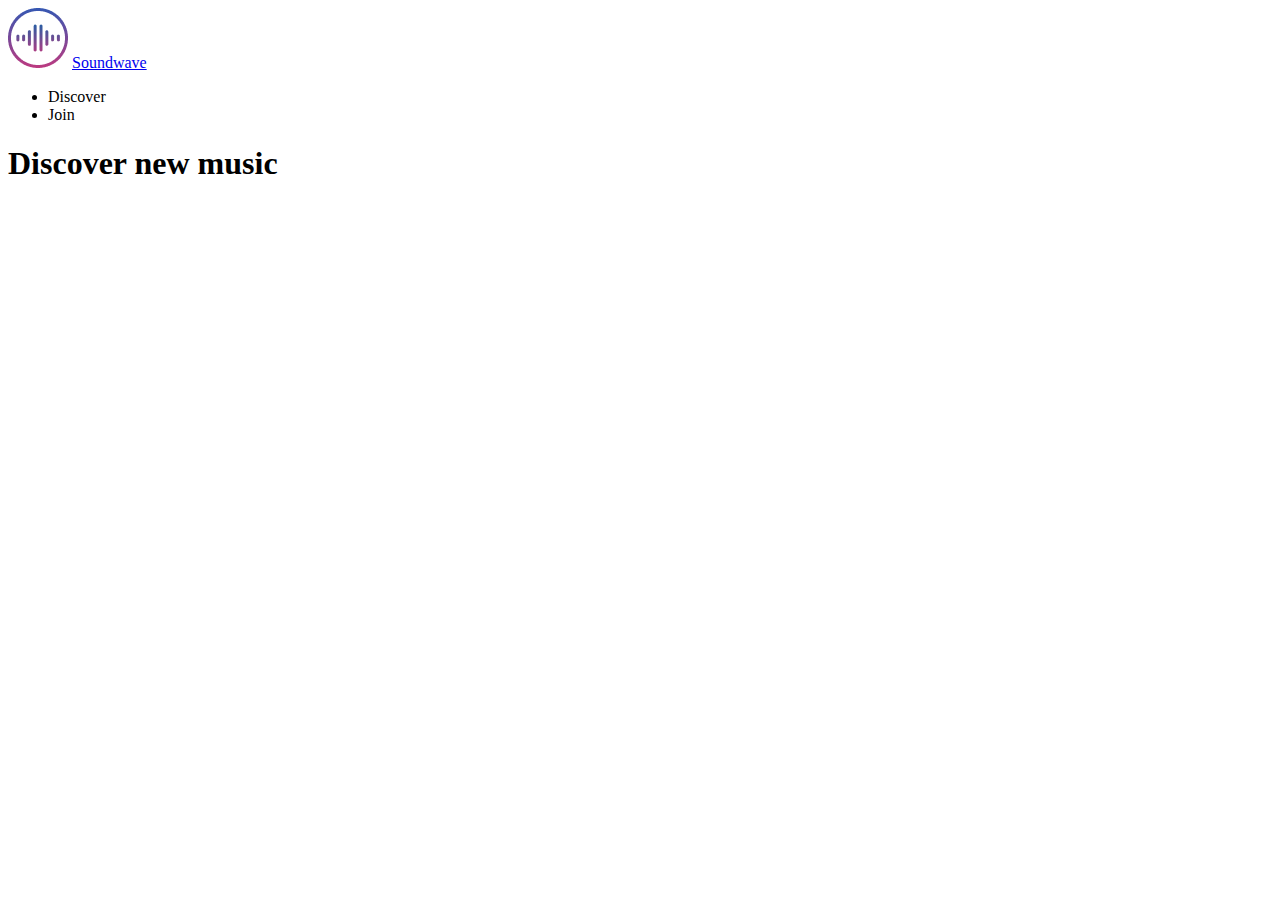
==== discover.html @ 428bc6f1 "ft-landing-page" ====
<!DOCTYPE html>
<html lang="en">
<head>
    <meta charset="UTF-8">
    <meta http-equiv="X-UA-Compatible" content="IE=edge">
    <meta name="viewport" content="width=device-width, initial-scale=1.0">
    <title>Document</title>
</head>
<body>
    <nav>
        <img src="./img/logo.png" alt="music-app-logo">
        <a href="index.html">Soundwave</a>
        <div>
            <ul>
                <li>Discover</li>
                <li>Join</li>
            </ul>
        </div>
        <main>
            <div class="left">
                <h1>Discover new music</h1>
                <div class="logo-container">
                    <img src="" alt="">
                </div>
            </div>
        </main>
    </nav>
</body>
</html>
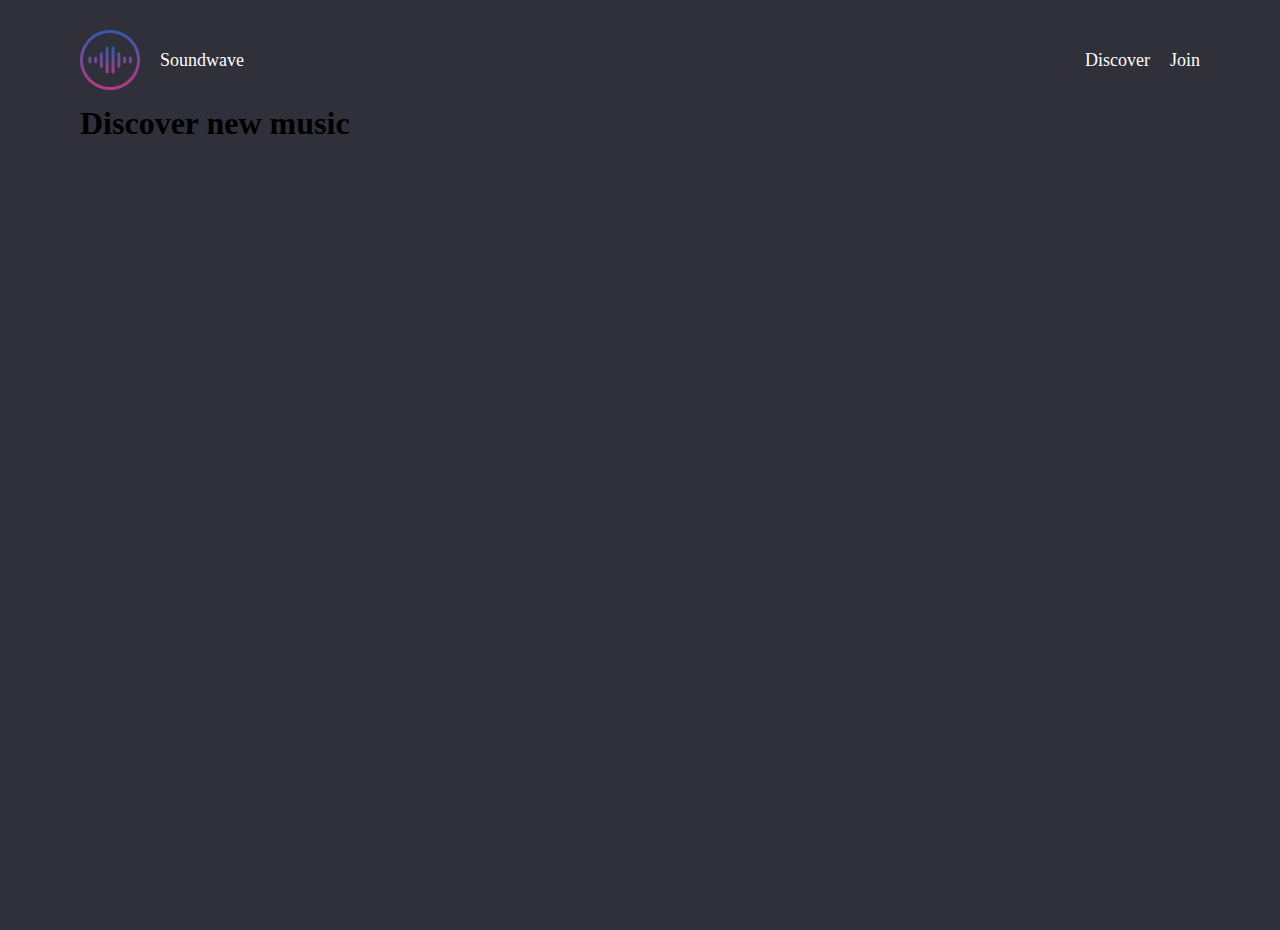
==== commit 5cd0a513: "ft-discover page" ====
--- a/discover.html
+++ b/discover.html
@@ -4,26 +4,30 @@
     <meta charset="UTF-8">
     <meta http-equiv="X-UA-Compatible" content="IE=edge">
     <meta name="viewport" content="width=device-width, initial-scale=1.0">
-    <title>Document</title>
+    <link rel="stylesheet" href="./css/discover.css">
+    <title>Discover</title>
 </head>
 <body>
-    <nav>
-        <img src="./img/logo.png" alt="music-app-logo">
-        <a href="index.html">Soundwave</a>
-        <div>
+    <div class="container">
+        <nav>
+            <div class="logo">
+                <img src="./img/logo.png" alt="music-app-logo">
+                <a href="index.html">Soundwave</a>
+            </div>
             <ul>
-                <li>Discover</li>
-                <li>Join</li>
+                <li><a href="/">Discover</a></li>
+                <li><a href="join.html">Join</a></li>
             </ul>
-        </div>
+        </nav>
         <main>
-            <div class="left">
+            <div class="left"></div>
                 <h1>Discover new music</h1>
                 <div class="logo-container">
                     <img src="" alt="">
                 </div>
             </div>
         </main>
-    </nav>
+    </div>
+    
 </body>
 </html>--- a/css/discover.css
+++ b/css/discover.css
@@ -0,0 +1,36 @@
+*{
+    margin: 0;
+    padding: 0;
+}
+.container{
+    background-color: #2F303A;
+    padding: 15px 80px;  
+    height: 100vh; 
+    overflow: hidden;
+}
+nav{
+    display: flex;
+    justify-content: space-between;
+    height: 10vh;
+    align-items: center;
+}
+nav .logo{
+    display: flex;
+    align-items: center;
+}
+nav a{
+    text-decoration: none;
+    color: white;
+    padding-left: 20px;
+    font-size: 18px;
+}
+nav ul{
+    list-style: none;
+    color: white;
+    display: flex;
+    font-size: 18px;
+    justify-content: space-around;
+}
+nav a{
+    padding-left: 20px;
+}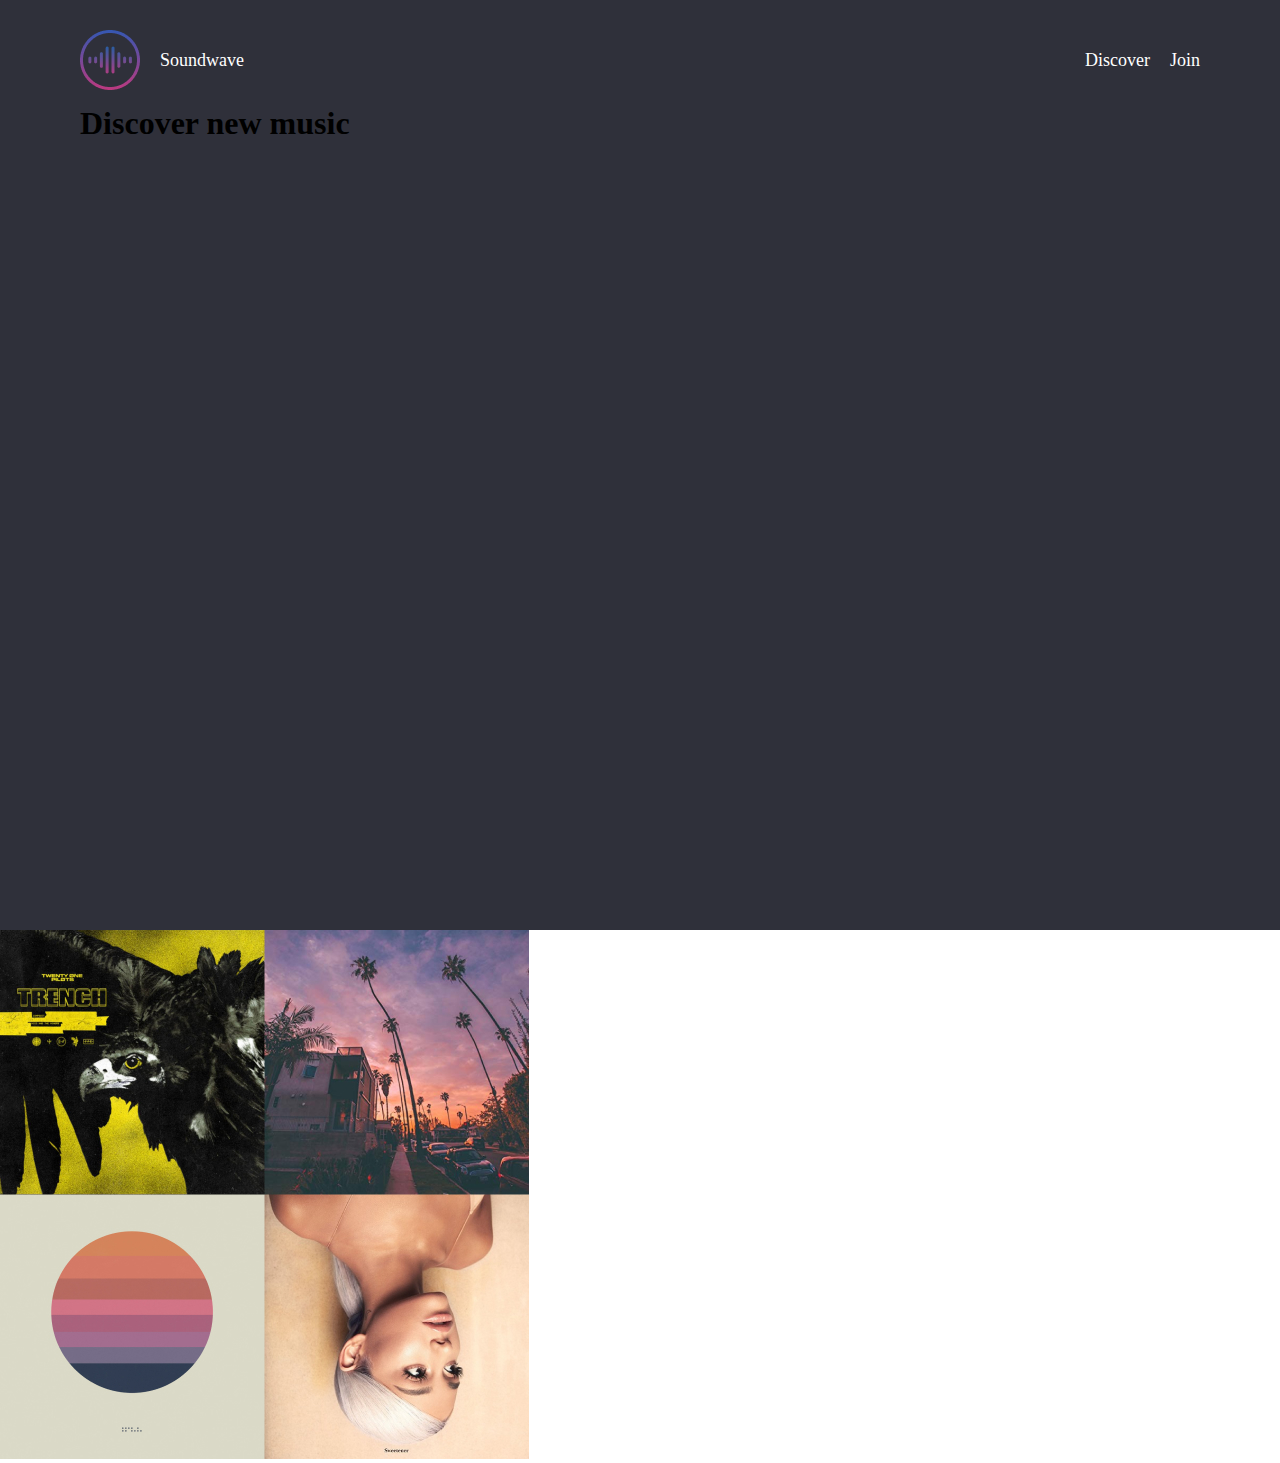
==== commit dab80d86: "ft-discover page" ====
--- a/discover.html
+++ b/discover.html
@@ -26,6 +26,9 @@
                     <img src="" alt="">
                 </div>
             </div>
+            <div class="right">
+                <img src="./img/covers.jpg" alt="images">
+            </div>
         </main>
     </div>
     
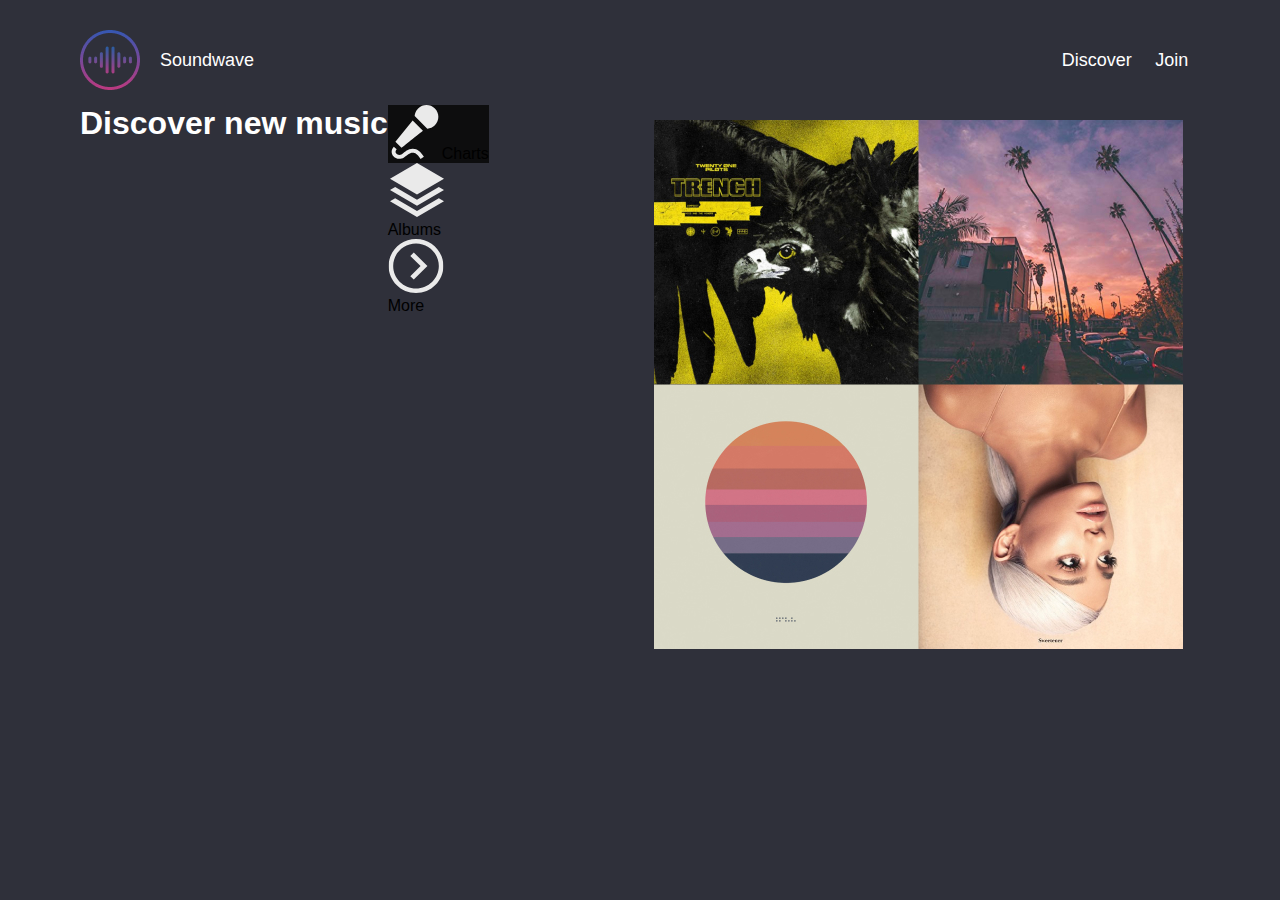
==== commit 33de902f: "ft discover page" ====
--- a/discover.html
+++ b/discover.html
@@ -12,25 +12,37 @@
         <nav>
             <div class="logo">
                 <img src="./img/logo.png" alt="music-app-logo">
-                <a href="index.html">Soundwave</a>
+                <a href="/">Soundwave</a>
             </div>
             <ul>
-                <li><a href="/">Discover</a></li>
+                <li><a href="discover.html">Discover</a></li>
                 <li><a href="join.html">Join</a></li>
             </ul>
         </nav>
         <main>
-            <div class="left"></div>
-                <h1>Discover new music</h1>
-                <div class="logo-container">
-                    <img src="" alt="">
-                </div>
+            <div class="left-container">
+               <h1>Discover new music</h1>
+               <div>
+                    <div class="charts">
+                        <div>
+                            <img src="./img/microphone.svg" alt="microphone-icon">   
+                        </div>
+                        <p>Charts</p>
+                    </div>
+                    <div>
+                        <img src="./img/albums.svg" alt="Albums-icon">
+                        <p>Albums</p> 
+                    </div>
+                    <div>
+                        <img src="./img/more.svg" alt="More-icons">
+                        <p>More</p>
+                    </div>
+               </div> 
             </div>
-            <div class="right">
-                <img src="./img/covers.jpg" alt="images">
+            <div class="right container">
+                <img src="./img/covers.jpg" alt="">
             </div>
         </main>
     </div>
-    
 </body>
 </html>--- a/css/discover.css
+++ b/css/discover.css
@@ -1,6 +1,8 @@
 *{
     margin: 0;
     padding: 0;
+    box-sizing: border-box;
+    font-family: 'Poppins', sans-serif;
 }
 .container{
     background-color: #2F303A;
@@ -15,22 +17,55 @@
     align-items: center;
 }
 nav .logo{
-    display: flex;
+    display: flex; 
     align-items: center;
 }
-nav a{
-    text-decoration: none;
+.logo a{
     color: white;
     padding-left: 20px;
+    text-decoration: none;
     font-size: 18px;
 }
 nav ul{
+    width: 150px;
     list-style: none;
     color: white;
     display: flex;
-    font-size: 18px;
     justify-content: space-around;
 }
-nav a{
-    padding-left: 20px;
+ul a{
+    font-size: 18px;
+    color: white;
+    text-decoration: none;
+}
+main{
+    display: flex;
+    justify-content: space-around;
+    width: 100%;
+    height: 90%;
+}
+main .left-container{
+    display: flex;
+    width: 50%;
+    height: 70%;
+    justify-content: flex-start;
+    align-items: flex-start;
+}
+.left-container h1{
+    color: white;
+}
+.left-container .charts{
+    display: flex;
+    justify-content: flex-end;
+    align-items:flex-end;
+    background-color: rgb(13, 13, 14);
+}
+main .right-container{
+    display: flex;
+    width: 50%;
+    height: 70%;
+    align-items: center;
+}
+.right-container img{
+    width: 200px;
 }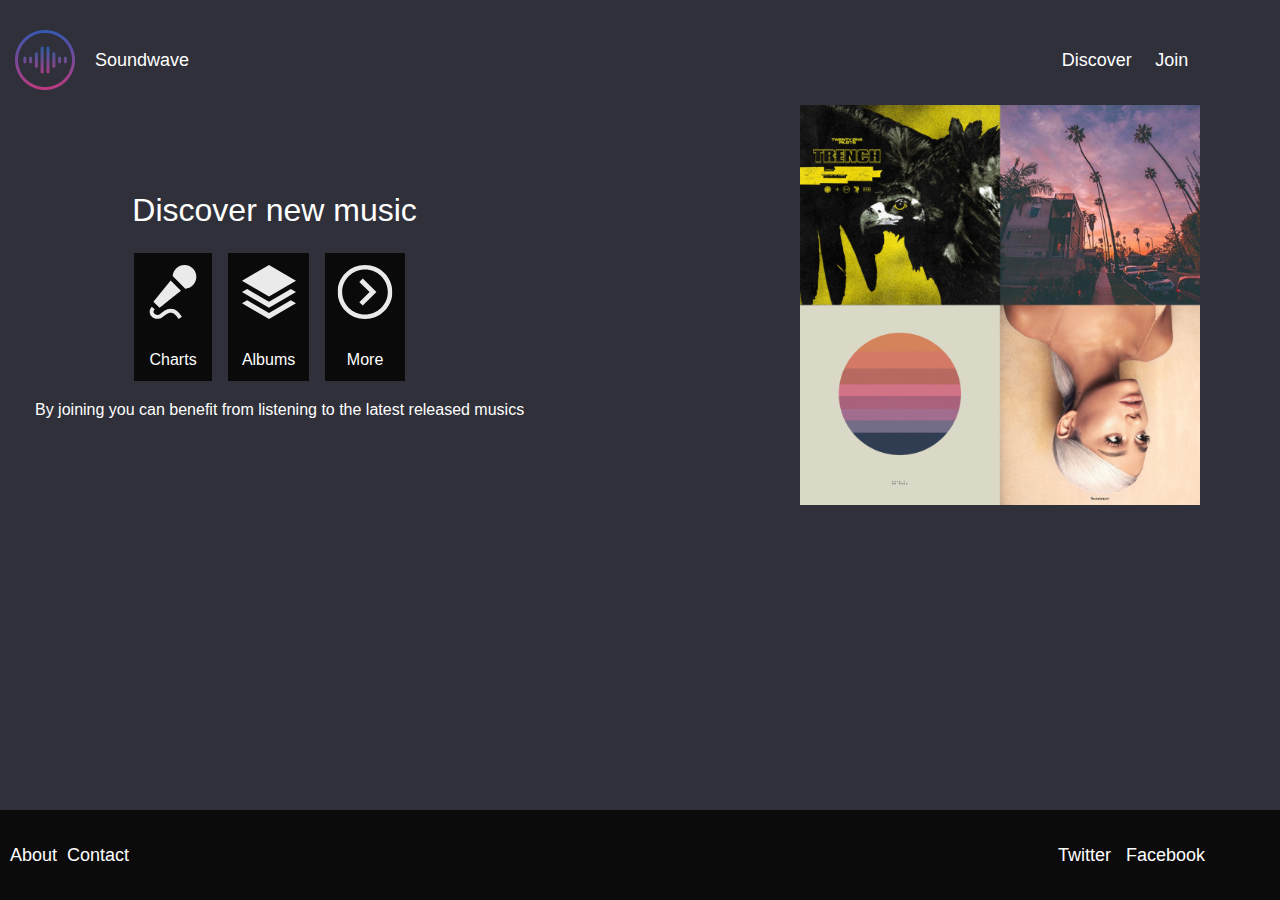
==== commit 40f3011e: "ft-discover page completed" ====
--- a/discover.html
+++ b/discover.html
@@ -5,6 +5,7 @@
     <meta http-equiv="X-UA-Compatible" content="IE=edge">
     <meta name="viewport" content="width=device-width, initial-scale=1.0">
     <link rel="stylesheet" href="./css/discover.css">
+    <link rel="stylesheet" href="https://use.fontawesome.com/releases/v5.15.2/css/all.css" integrity="sha384-vSIIfh2YWi9wW0r9iZe7RJPrKwp6bG+s9QZMoITbCckVJqGCCRhc+ccxNcdpHuYu" crossorigin="anonymous">
     <title>Discover</title>
 </head>
 <body>
@@ -20,29 +21,31 @@
             </ul>
         </nav>
         <main>
+            <!--  -->
             <div class="left-container">
-               <h1>Discover new music</h1>
-               <div>
-                    <div class="charts">
-                        <div>
-                            <img src="./img/microphone.svg" alt="microphone-icon">   
-                        </div>
-                        <p>Charts</p>
-                    </div>
-                    <div>
-                        <img src="./img/albums.svg" alt="Albums-icon">
-                        <p>Albums</p> 
-                    </div>
-                    <div>
-                        <img src="./img/more.svg" alt="More-icons">
-                        <p>More</p>
-                    </div>
+                <h1>Discover new music</h1>
+               <div class="icon"> 
+                   <div class="icon-items"><img src="./img/microphone.svg" alt="microphone-icon">   
+                    <caption>Charts</caption></div>
+                    <div class="icon-items"><img src="./img/albums.svg" alt="Albums-icon">
+                    <caption>Albums</caption></div>
+                    <div class="icon-items"><img src="./img/more.svg" alt="More-icons">
+                    <caption>More</caption></div>
                </div> 
+               <p>By joining you can benefit from listening to the latest released musics</p>
             </div>
-            <div class="right container">
-                <img src="./img/covers.jpg" alt="">
-            </div>
+            <img class="cover-image" src="./img/covers.jpg" alt="discover-cover-image">
         </main>
     </div>
+    <footer>
+        <ul class="footer-left">
+            <li><a class="about" href="/">About</a></li>
+            <li><a href="/">Contact</a></li>
+        </ul>
+        <ul class="footer-right">
+            <li><a href="/"><span><i class="fab fa-twitter"></i></span></i>Twitter</a></li>
+            <li><a href="/"><span><i class="fab fa-facebook-f"></i></span></i>Facebook</a> </li>
+        </ul>
+    </footer>
 </body>
 </html>--- a/css/discover.css
+++ b/css/discover.css
@@ -6,8 +6,8 @@
 }
 .container{
     background-color: #2F303A;
-    padding: 15px 80px;  
-    height: 100vh; 
+    padding: 15px 80px 0px 15px;  
+    height: 90vh; 
     overflow: hidden;
 }
 nav{
@@ -40,32 +40,85 @@
 }
 main{
     display: flex;
-    justify-content: space-around;
-    width: 100%;
-    height: 90%;
+    justify-content: space-between;
+    align-items: center;
+    flex-grow: 1;
+}
+main .cover-image{
+    width: 40vw;
+    margin-left: 2rem;
+    height: auto;
+    max-width: 400px;
 }
 main .left-container{
     display: flex;
-    width: 50%;
-    height: 70%;
-    justify-content: flex-start;
-    align-items: flex-start;
+    flex-direction: column;
+    justify-content: space-between;
+    align-items:center;
+    color: white;
 }
 .left-container h1{
-    color: white;
+    font-weight: 100;
+    font-size: 2em;
+    padding-left: 10px;
+    padding-bottom: .5em;
 }
-.left-container .charts{
+.left-container p{
+   padding-top: .75em;
+   margin-left: 20px;
+}
+.icon{
     display: flex;
-    justify-content: flex-end;
-    align-items:flex-end;
-    background-color: rgb(13, 13, 14);
-}
-main .right-container{
-    display: flex;
-    width: 50%;
-    height: 70%;
+    flex-direction: row;
     align-items: center;
 }
-.right-container img{
-    width: 200px;
+.icon-items{
+    display: flex;
+    flex-direction: column;
+    justify-content: space-between;
+    align-items: center;
+    color: white;
+    margin: .5rem;
+    padding: .75rem;
+    height: 100%;
+    width: 100%;;
+    background-color: rgb(10, 10, 10);
+}
+.icon-items img{
+    margin-bottom: 2rem;
+}
+footer{
+    display: flex;
+    justify-content: space-between;
+    height: 10vh;
+    width: 100%;
+    align-items: center;
+    color: white;
+    background-color: rgb(11, 11, 12);
+}
+.footer-left{
+    display: flex;
+    padding-left: 10px;
+    justify-content: space-around;
+}
+.footer-left li{
+    list-style: none;
+}
+.footer-left a{
+    padding-right: 10px;
+
+}
+.footer-right{
+    display: flex;
+    justify-content: center;
+    margin-right:75px ;
+}
+.footer-right li{
+    list-style: none;
+}
+.footer-right a{
+    padding-left: 10px;
+}
+span{
+    padding-right: 5px;
 }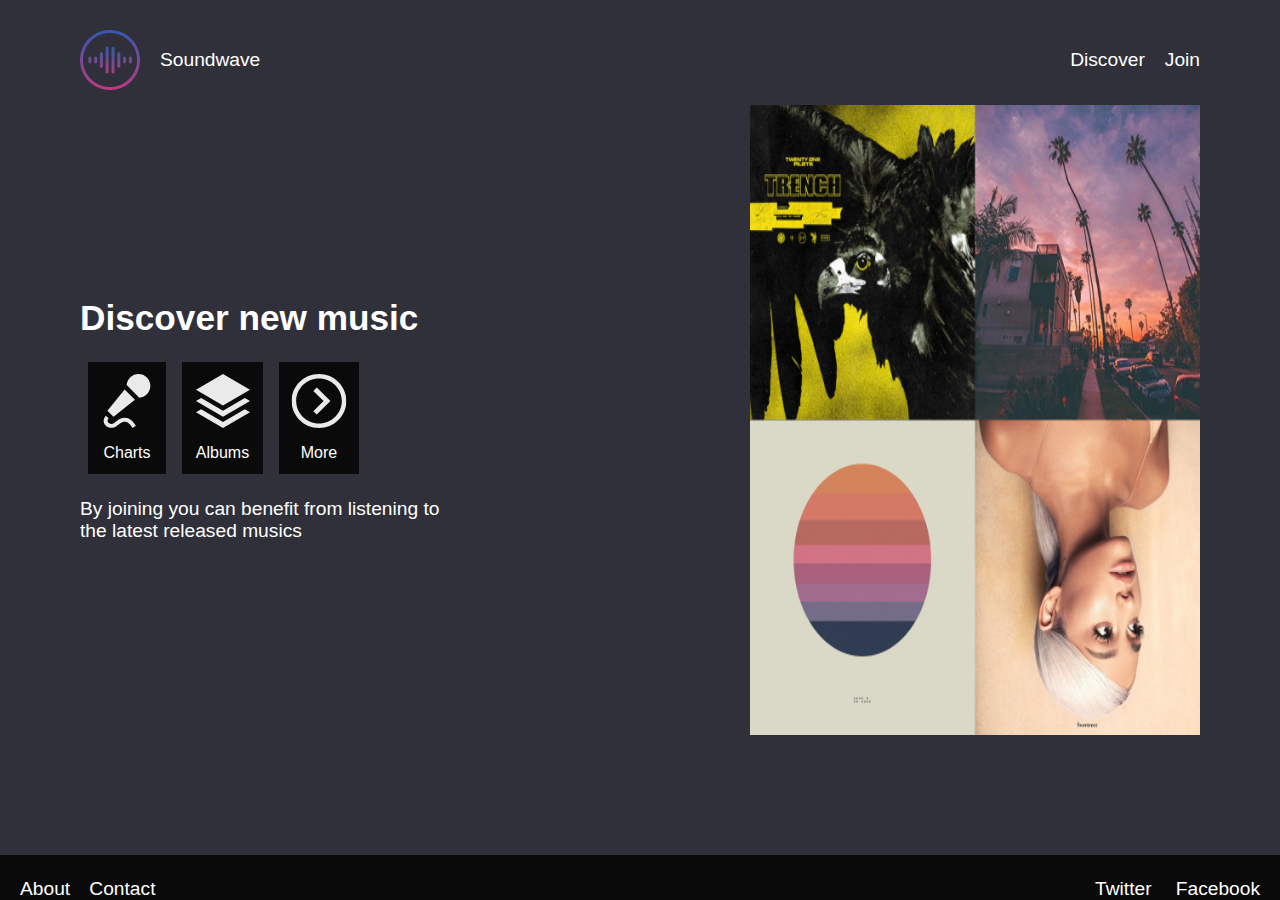
==== commit fce72656: "music-page restyled" ====
--- a/discover.html
+++ b/discover.html
@@ -4,7 +4,7 @@
     <meta charset="UTF-8">
     <meta http-equiv="X-UA-Compatible" content="IE=edge">
     <meta name="viewport" content="width=device-width, initial-scale=1.0">
-    <link rel="stylesheet" href="./css/discover.css">
+    <link rel="stylesheet" href="./css/discover2.css">
     <link rel="stylesheet" href="https://use.fontawesome.com/releases/v5.15.2/css/all.css" integrity="sha384-vSIIfh2YWi9wW0r9iZe7RJPrKwp6bG+s9QZMoITbCckVJqGCCRhc+ccxNcdpHuYu" crossorigin="anonymous">
     <title>Discover</title>
 </head>
@@ -19,22 +19,21 @@
                 <li><a href="discover.html">Discover</a></li>
                 <li><a href="join.html">Join</a></li>
             </ul>
-        </nav>
+        </nav>  
         <main>
-            <!--  -->
             <div class="left-container">
                 <h1>Discover new music</h1>
                <div class="icon"> 
                    <div class="icon-items"><img src="./img/microphone.svg" alt="microphone-icon">   
-                    <caption>Charts</caption></div>
+                    Charts</div>
                     <div class="icon-items"><img src="./img/albums.svg" alt="Albums-icon">
-                    <caption>Albums</caption></div>
+                    Albums</div>
                     <div class="icon-items"><img src="./img/more.svg" alt="More-icons">
-                    <caption>More</caption></div>
+                    More</div>
                </div> 
-               <p>By joining you can benefit from listening to the latest released musics</p>
+               <p>By joining you can benefit from listening to <br> the latest released musics</p>
             </div>
-            <img class="cover-image" src="./img/covers.jpg" alt="discover-cover-image">
+            <div class="image"><img class="cover-image" src="./img/covers.jpg" alt="discover cover image"></div>
         </main>
     </div>
     <footer>
@@ -43,8 +42,8 @@
             <li><a href="/">Contact</a></li>
         </ul>
         <ul class="footer-right">
-            <li><a href="/"><span><i class="fab fa-twitter"></i></span></i>Twitter</a></li>
-            <li><a href="/"><span><i class="fab fa-facebook-f"></i></span></i>Facebook</a> </li>
+            <li><a href="/"><span><i class="fab fa-twitter"></i></span>Twitter</a></li>
+            <li><a href="/"><span><i class="fab fa-facebook-f"></i></span>Facebook</a> </li>
         </ul>
     </footer>
 </body>
--- a/css/discover2.css
+++ b/css/discover2.css
@@ -0,0 +1,119 @@
+*{
+    padding: 0;
+    margin: 0;
+    box-sizing: border-box;
+    font-family: 'Poppins', sans-serif;
+}
+.container{
+    display: flex;
+    flex-direction: column;
+    padding: 15px 80px;
+    width: 100vw;
+    height: 95vh;
+    background-color: #2F303A;
+}
+nav{
+    display: flex;
+    justify-content: space-between;
+    height: 10vh;
+    align-items: center;
+}
+nav .logo{
+    display: flex;
+    align-items: center;
+}
+nav a{
+    text-decoration: none;
+    padding-left: 20px;
+    font-size: 1.2rem;
+    color: white;
+}
+nav ul{
+    display: flex;
+    list-style: none;
+}
+main{
+    display: flex;
+    justify-content: space-between;
+    height: 70vh;
+}
+main .image{
+    display: flex;
+}
+main .cover-image{
+    width: 60vw;
+    height: auto;
+    max-width: 450px;
+}
+main .left-container{
+    display: flex;
+    flex-direction: column;
+    align-items: flex-start;
+    justify-content: center;
+    color: white;
+}
+main h1{
+     font-size: 2.2rem;
+}
+main p{
+    font-size: 1.2rem;
+}
+main .icon{
+    display: flex;
+    flex-direction: row;
+    align-items: center;
+    justify-content: flex-start;
+    margin: 1.5rem .75rem 1.5rem 0rem;
+}
+.icon-items{
+    display: flex;
+    flex-direction: column;
+    justify-content: space-between;
+    align-items: center;
+    padding: .75rem;
+    margin: .5rem;
+    height: 100%;
+    width: 100%;
+    background-color: rgb(10, 10, 10);
+}
+footer{
+    display: flex;
+    justify-content: space-between;
+    align-items: flex-end;
+    height: 5vh;
+    background-color: rgb(10, 10, 10);
+    padding: 0px 20px;
+}
+footer .footer-left{
+    display: flex;
+    justify-content: space-between;
+    align-items: flex-end;
+}
+footer ul{
+    list-style: none;
+}
+.footer-left a{
+    text-decoration: none;
+    font-size: 1.2rem;
+    color: white;
+    padding-right: 1.2rem;
+}
+footer .footer-right{
+    display: flex;
+    justify-content:right;
+    align-items: flex-start;
+}
+footer i{
+    padding-right: 5px;
+}
+.footer-right a{
+    text-decoration: none;
+    font-size: 1.2rem;
+    color: white;
+    padding-left: 1.2rem;
+}
+@media (max-width: 600px){
+    .container{
+        padding: 0px;
+    }
+}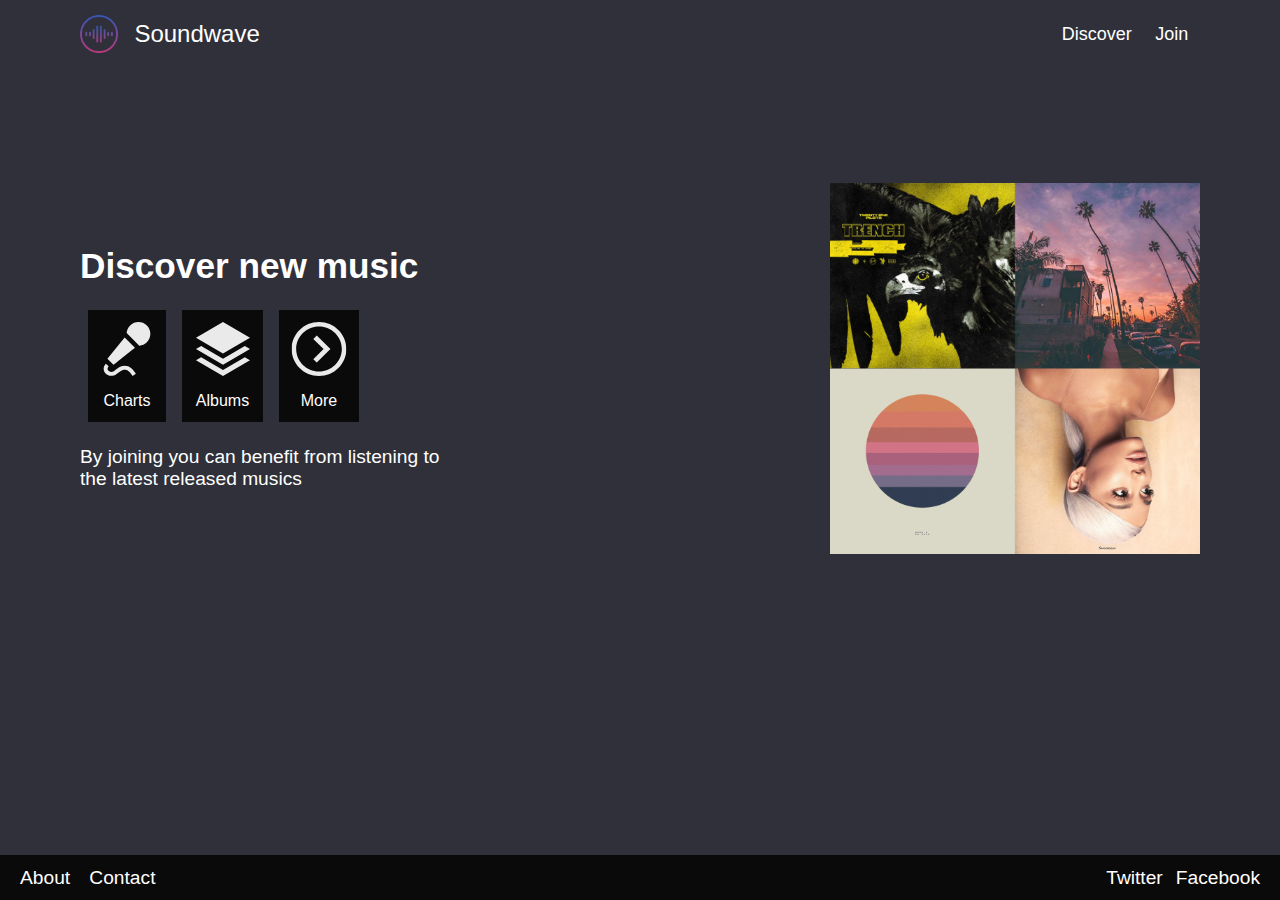
==== commit 4f247506: "page responsiveness fixed" ====
--- a/discover.html
+++ b/discover.html
@@ -4,6 +4,7 @@
     <meta charset="UTF-8">
     <meta http-equiv="X-UA-Compatible" content="IE=edge">
     <meta name="viewport" content="width=device-width, initial-scale=1.0">
+    <link rel="stylesheet" href="./css/base.css">
     <link rel="stylesheet" href="./css/discover2.css">
     <link rel="stylesheet" href="https://use.fontawesome.com/releases/v5.15.2/css/all.css" integrity="sha384-vSIIfh2YWi9wW0r9iZe7RJPrKwp6bG+s9QZMoITbCckVJqGCCRhc+ccxNcdpHuYu" crossorigin="anonymous">
     <title>Discover</title>
--- a/css/base.css
+++ b/css/base.css
@@ -0,0 +1,91 @@
+*{
+    padding: 0;
+    margin: 0;
+    box-sizing: border-box;
+    font-family: 'Poppins', sans-serif;
+}
+.container{
+ background-color: #2F303A;
+ padding: 15px 80px; 
+ width: 100%; 
+ height: 100vh; 
+ overflow: hidden;
+}
+nav{
+    display: flex;
+    justify-content: space-between;
+    align-items: center;
+}
+.logo{
+    display: flex;
+    align-items: center;
+    width: 4rem;
+}
+.logo img{
+    width: 60%;
+}
+.logo a{
+    text-decoration: none;
+    padding-left: 1rem;
+    font-size: 1.5rem;
+    color: white;
+}
+nav ul{
+    width: 150px;
+    display: flex;
+    list-style: none;
+    justify-content: space-around;
+}
+nav ul a{
+    text-decoration: none;
+    font-size: 18px;
+    color: white;
+}
+footer{
+    display: flex;
+    justify-content: space-between;
+    align-items: center;
+    height: 5vh;
+    background-color: rgb(10, 10, 10);
+    padding: 0px 20px;
+}
+footer ul{
+    list-style: none;
+}
+footer a{
+    text-decoration: none;
+    font-size: 1.2rem;
+    color: white;
+    padding-right: 1.2rem;
+}
+.footer-right a:nth-child(1){
+    padding-right: 0;
+    padding-left: .5rem;
+}
+footer .footer-left{
+    display: flex;
+    margin-right: 1rem;
+    width: 40%;
+}
+footer .footer-right{
+    display: flex;
+    justify-content:flex-end;
+    align-items: flex-start;
+    width: 60%;
+}
+footer i{
+    padding-right: 5px;
+}
+
+@media only screen and (max-width: 600px){
+    .container{
+        padding: .75rem 1.5rem; 
+    }
+    .logo a{
+        padding-left: .75rem;
+        font-size: 1.2rem;
+    }
+    footer ul li a{
+        font-size: .9rem;
+    }
+}--- a/css/discover2.css
+++ b/css/discover2.css
@@ -1,49 +1,18 @@
-*{
-    padding: 0;
-    margin: 0;
-    box-sizing: border-box;
-    font-family: 'Poppins', sans-serif;
-}
 .container{
-    display: flex;
-    flex-direction: column;
-    padding: 15px 80px;
-    width: 100vw;
     height: 95vh;
-    background-color: #2F303A;
-}
-nav{
-    display: flex;
-    justify-content: space-between;
-    height: 10vh;
-    align-items: center;
-}
-nav .logo{
-    display: flex;
-    align-items: center;
-}
-nav a{
-    text-decoration: none;
-    padding-left: 20px;
-    font-size: 1.2rem;
-    color: white;
-}
-nav ul{
-    display: flex;
-    list-style: none;
 }
 main{
     display: flex;
-    justify-content: space-between;
     height: 70vh;
 }
 main .image{
     display: flex;
+    justify-content: flex-end;
+    align-items: center;
 }
 main .cover-image{
-    width: 60vw;
-    height: auto;
-    max-width: 450px;
+    width: 70%;
+    object-fit: contain;
 }
 main .left-container{
     display: flex;
@@ -51,6 +20,7 @@
     align-items: flex-start;
     justify-content: center;
     color: white;
+    flex-grow: 1;
 }
 main h1{
      font-size: 2.2rem;
@@ -76,44 +46,47 @@
     width: 100%;
     background-color: rgb(10, 10, 10);
 }
-footer{
-    display: flex;
-    justify-content: space-between;
-    align-items: flex-end;
-    height: 5vh;
-    background-color: rgb(10, 10, 10);
-    padding: 0px 20px;
-}
-footer .footer-left{
-    display: flex;
-    justify-content: space-between;
-    align-items: flex-end;
-}
-footer ul{
-    list-style: none;
-}
-.footer-left a{
-    text-decoration: none;
-    font-size: 1.2rem;
-    color: white;
-    padding-right: 1.2rem;
-}
-footer .footer-right{
-    display: flex;
-    justify-content:right;
-    align-items: flex-start;
-}
-footer i{
-    padding-right: 5px;
-}
-.footer-right a{
-    text-decoration: none;
-    font-size: 1.2rem;
-    color: white;
-    padding-left: 1.2rem;
-}
-@media (max-width: 600px){
-    .container{
-        padding: 0px;
+
+@media only screen and (max-width: 600px) {
+    .container {
+        padding: .5rem 1rem;
+    }
+    .image-container img {
+        max-width: 15em;
+    }
+    main{
+        display: flex;
+        flex-direction: column;
+        justify-content: space-between;
+        width: 100vw;
+        height: 70vh;
+    }
+    main .image{
+        display: flex;
+        justify-content: center;
+        align-items: center;
+        width: 90%;
+    }
+    main .cover-image{
+        width: 90%;
+    }
+    main .left-container{
+        align-items: center;
+        margin-right: 2rem;
+        margin-bottom: 4rem;
+        margin-top: 4rem;
+    }
+    main h1{
+        font-size: 1.5rem;
+    }
+    main p{
+       font-size: 0.8rem;
+    }
+    main .icon{
+       display: flex;
+       flex-direction: row;
+       align-items: center;
+       justify-content: center;
+       margin: .75rem .4rem .75rem 0rem;
     }
 }